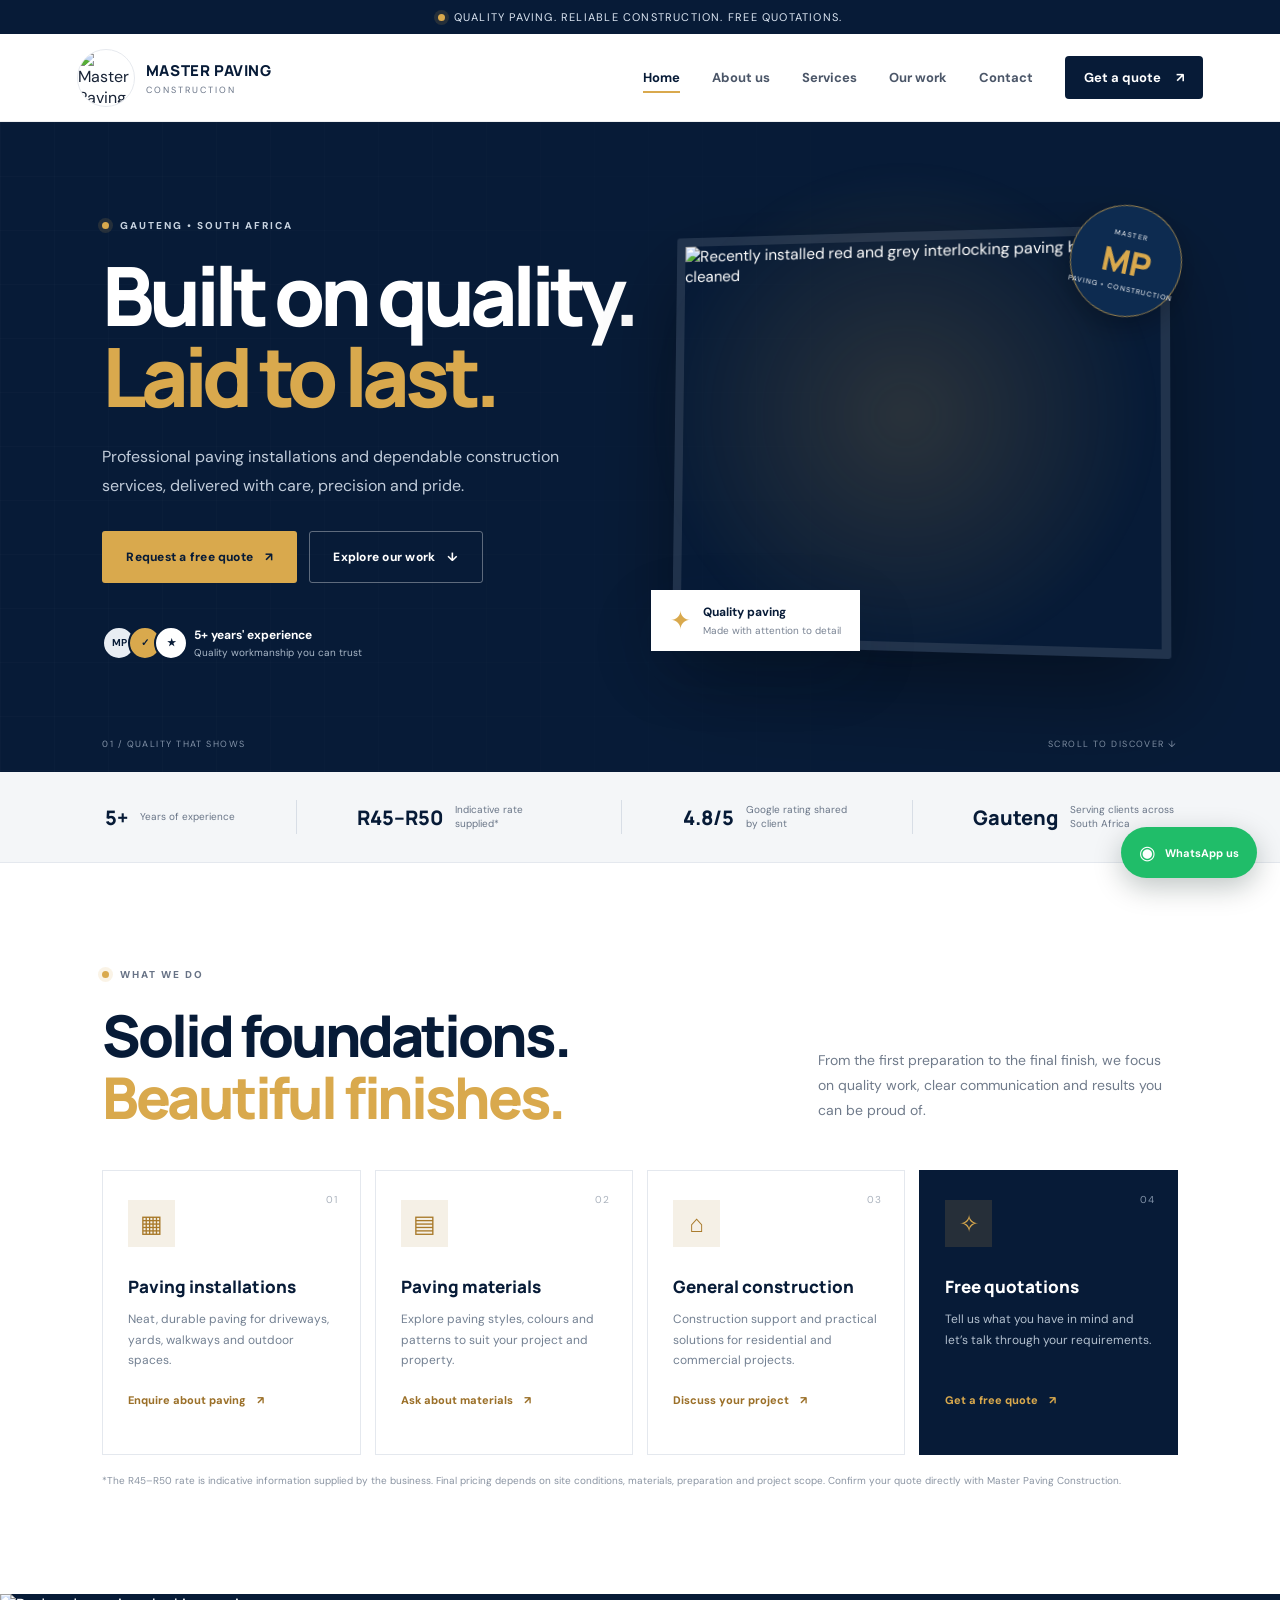
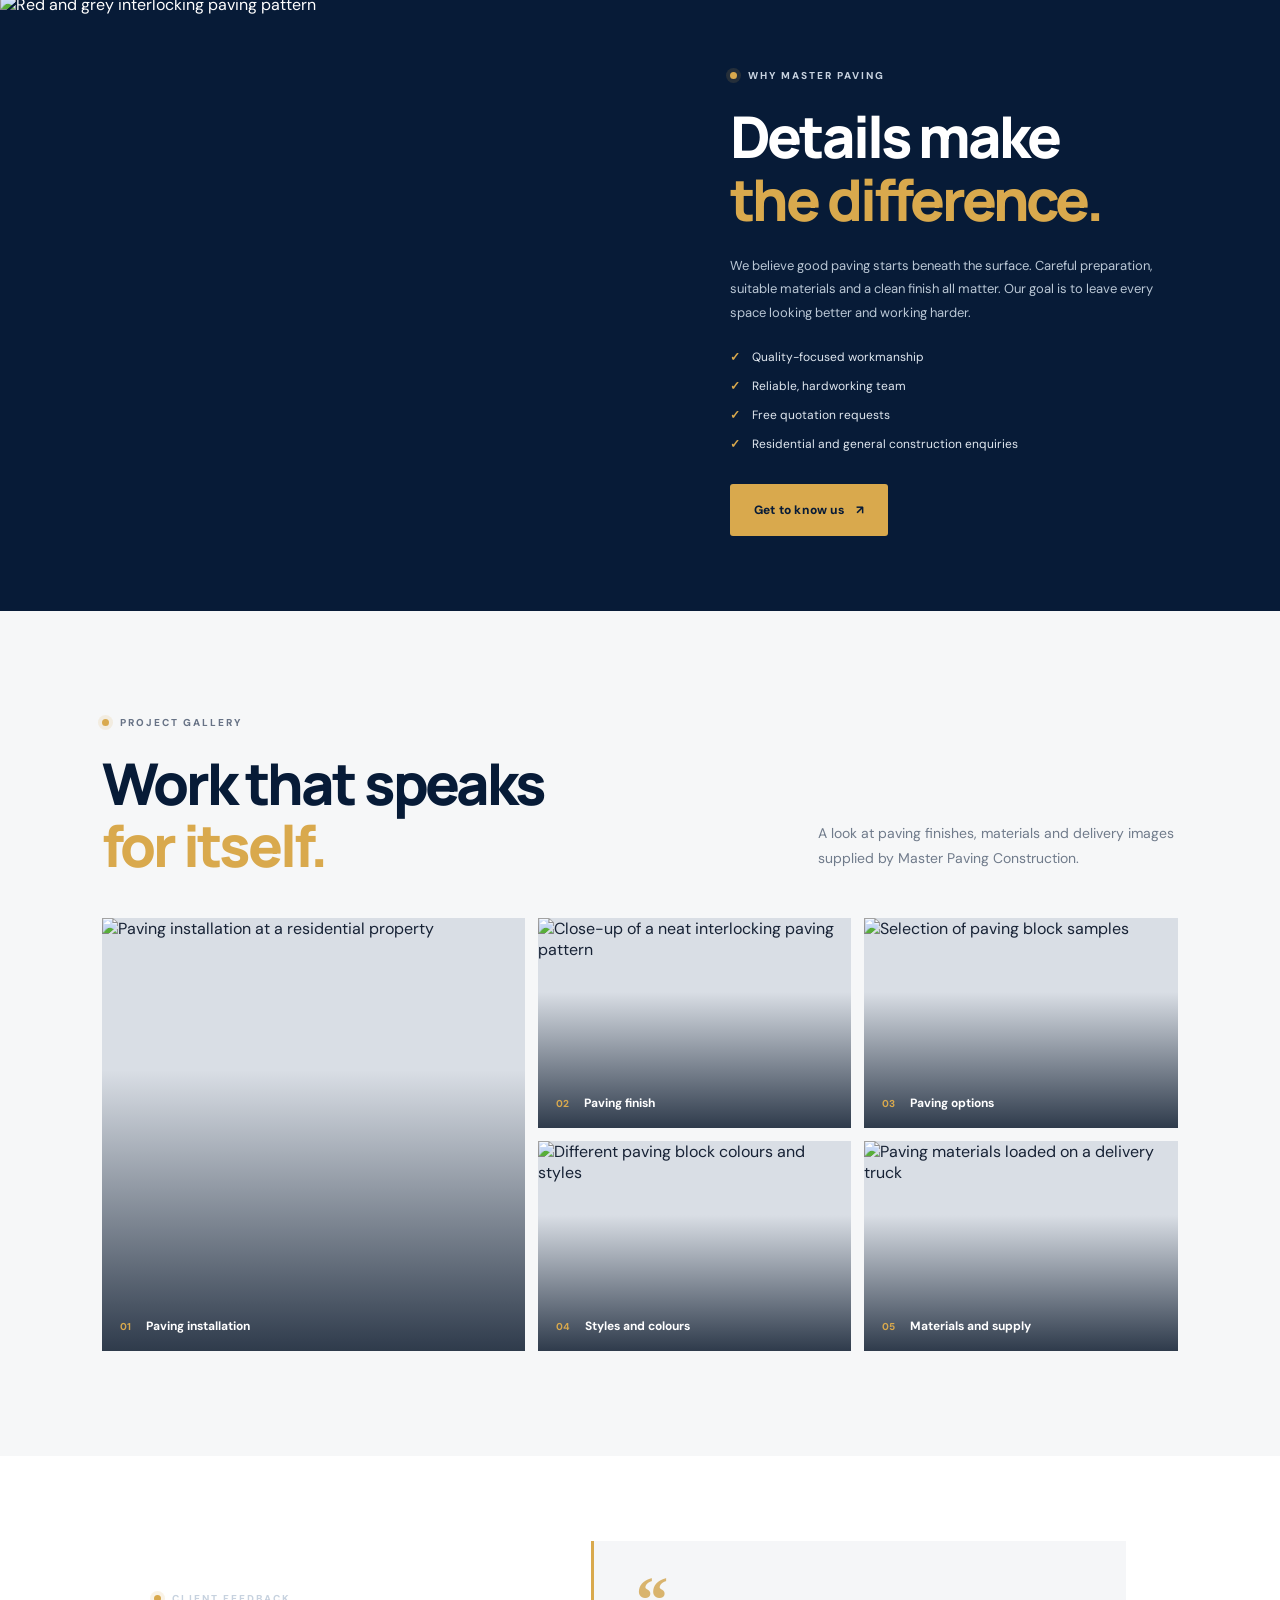
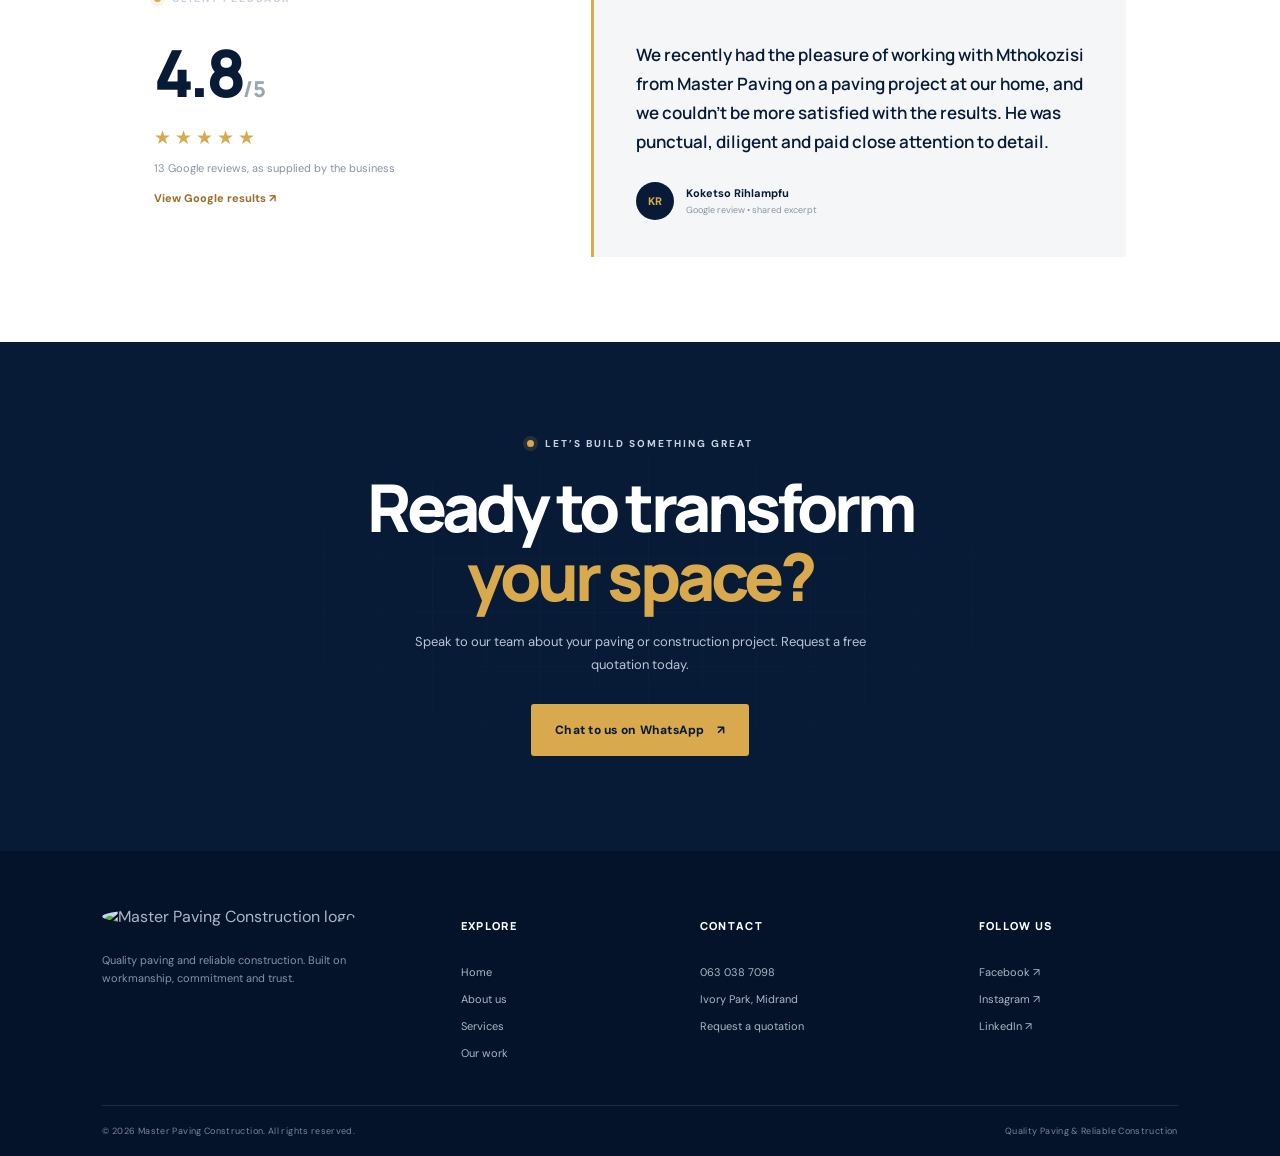
==== index.html @ 47bfacd1 "commit commit" ====
<!DOCTYPE html>
<html lang="en">
<head>
  <meta charset="UTF-8">
  <meta name="viewport" content="width=device-width, initial-scale=1">
  <meta name="theme-color" content="#071b37">
  <meta name="description" content="Master Paving Construction — quality paving installations and reliable construction services in Gauteng and across South Africa. Request your free quotation on WhatsApp.">
  <title>Master Paving Construction | Quality Paving & Construction</title>
  <link rel="preconnect" href="https://fonts.googleapis.com">
  <link rel="preconnect" href="https://fonts.gstatic.com" crossorigin>
  <link href="https://fonts.googleapis.com/css2?family=DM+Sans:wght@400;500;600;700;800&family=Manrope:wght@400;500;600;700;800&display=swap" rel="stylesheet">
  <link rel="stylesheet" href="styles.css">
</head>
<body>
  <div class="announcement"><span class="status-dot"></span> Quality paving. Reliable construction. Free quotations.</div>
  <header class="site-header">
    <a class="brand" href="index.html" aria-label="Master Paving Construction home">
      <img src="assets/logo-master.jpg" alt="Master Paving Construction logo">
      <span><strong>MASTER PAVING</strong><small>CONSTRUCTION</small></span>
    </a>
    <button class="menu-toggle" aria-label="Open navigation" aria-expanded="false"><span></span><span></span><span></span></button>
    <nav class="main-nav" aria-label="Main navigation">
      <a class="active" href="index.html">Home</a><a href="about.html">About us</a><a href="#services">Services</a><a href="#gallery">Our work</a><a href="contact.html">Contact</a>
      <a class="nav-cta" href="https://wa.me/27630387098?text=Hello%20Master%20Paving%20Construction%2C%20I%27d%20like%20a%20free%20quotation." target="_blank" rel="noopener">Get a quote <span>↗</span></a>
    </nav>
  </header>

  <main>
    <section class="hero">
      <div class="hero-grid"></div><div class="hero-glow"></div>
      <div class="hero-content reveal">
        <p class="eyebrow"><span></span> GAUTENG • SOUTH AFRICA</p>
        <h1>Built on quality.<br><em>Laid to last.</em></h1>
        <p class="hero-copy">Professional paving installations and dependable construction services, delivered with care, precision and pride.</p>
        <div class="hero-actions">
          <a class="btn btn-gold" href="https://wa.me/27630387098?text=Hello%20Master%20Paving%20Construction%2C%20I%27d%20like%20to%20request%20a%20free%20quotation." target="_blank" rel="noopener">Request a free quote <span>↗</span></a>
          <a class="btn btn-outline" href="#gallery">Explore our work <span>↓</span></a>
        </div>
        <div class="hero-proof"><div class="proof-avatars"><b>MP</b><b>✓</b><b>★</b></div><p><strong>5+ years' experience</strong><small>Quality workmanship you can trust</small></p></div>
      </div>
      <div class="hero-visual reveal">
        <div class="hero-photo-wrap"><img src="assets/completed-paving-cleaning.png" alt="Recently installed red and grey interlocking paving being cleaned"></div>
        <div class="floating-note"><span class="note-icon">✦</span><span><strong>Quality paving</strong><small>Made with attention to detail</small></span></div>
        <div class="hero-stamp"><span>MASTER</span><strong>MP</strong><small>PAVING • CONSTRUCTION</small></div>
      </div>
      <div class="hero-bottom"><span>01 / QUALITY THAT SHOWS</span><span>SCROLL TO DISCOVER ↓</span></div>
    </section>

    <section class="trust-strip">
      <div><strong>5+</strong><span>Years of experience</span></div><i></i><div><strong>R45–R50</strong><span>Indicative rate supplied*</span></div><i></i><div><strong>4.8/5</strong><span>Google rating shared by client</span></div><i></i><div><strong>Gauteng</strong><span>Serving clients across South Africa</span></div>
    </section>

    <section class="section services-section" id="services">
      <div class="section-heading reveal"><div><p class="eyebrow dark"><span></span> WHAT WE DO</p><h2>Solid foundations.<br><em>Beautiful finishes.</em></h2></div><p>From the first preparation to the final finish, we focus on quality work, clear communication and results you can be proud of.</p></div>
      <div class="service-grid">
        <article class="service-card tilt-card reveal"><div class="service-number">01</div><div class="service-icon">▦</div><h3>Paving installations</h3><p>Neat, durable paving for driveways, yards, walkways and outdoor spaces.</p><button class="text-link service-wa" data-service="Paving installation">Enquire about paving <span>↗</span></button></article>
        <article class="service-card tilt-card reveal"><div class="service-number">02</div><div class="service-icon">▤</div><h3>Paving materials</h3><p>Explore paving styles, colours and patterns to suit your project and property.</p><button class="text-link service-wa" data-service="Paving materials and styles">Ask about materials <span>↗</span></button></article>
        <article class="service-card tilt-card reveal"><div class="service-number">03</div><div class="service-icon">⌂</div><h3>General construction</h3><p>Construction support and practical solutions for residential and commercial projects.</p><button class="text-link service-wa" data-service="General construction">Discuss your project <span>↗</span></button></article>
        <article class="service-card service-card-dark tilt-card reveal"><div class="service-number">04</div><div class="service-icon">✧</div><h3>Free quotations</h3><p>Tell us what you have in mind and let’s talk through your requirements.</p><button class="text-link light service-wa" data-service="A free project quotation">Get a free quote <span>↗</span></button></article>
      </div>
      <p class="fine-print">*The R45–R50 rate is indicative information supplied by the business. Final pricing depends on site conditions, materials, preparation and project scope. Confirm your quote directly with Master Paving Construction.</p>
    </section>

    <section class="feature-band">
      <div class="feature-image reveal"><img src="assets/paving-pattern.png" alt="Red and grey interlocking paving pattern"></div>
      <div class="feature-copy reveal"><p class="eyebrow"><span></span> WHY MASTER PAVING</p><h2>Details make<br><em>the difference.</em></h2><p>We believe good paving starts beneath the surface. Careful preparation, suitable materials and a clean finish all matter. Our goal is to leave every space looking better and working harder.</p><ul class="check-list"><li>Quality-focused workmanship</li><li>Reliable, hardworking team</li><li>Free quotation requests</li><li>Residential and general construction enquiries</li></ul><a class="btn btn-gold" href="about.html">Get to know us <span>↗</span></a></div>
    </section>

    <section class="section gallery-section" id="gallery">
      <div class="section-heading reveal"><div><p class="eyebrow dark"><span></span> PROJECT GALLERY</p><h2>Work that speaks<br><em>for itself.</em></h2></div><p>A look at paving finishes, materials and delivery images supplied by Master Paving Construction.</p></div>
      <div class="gallery-grid">
        <figure class="gallery-item gallery-large reveal"><img src="assets/completed-paving-cleaning.png" alt="Paving installation at a residential property"><figcaption><span>01</span> Paving installation</figcaption></figure>
        <figure class="gallery-item reveal"><img src="assets/paving-pattern.png" alt="Close-up of a neat interlocking paving pattern"><figcaption><span>02</span> Paving finish</figcaption></figure>
        <figure class="gallery-item reveal"><img src="assets/paver-samples.jpg" alt="Selection of paving block samples"><figcaption><span>03</span> Paving options</figcaption></figure>
        <figure class="gallery-item reveal"><img src="assets/paving-styles.png" alt="Different paving block colours and styles"><figcaption><span>04</span> Styles and colours</figcaption></figure>
        <figure class="gallery-item reveal"><img src="assets/paving-delivery.png" alt="Paving materials loaded on a delivery truck"><figcaption><span>05</span> Materials and supply</figcaption></figure>
      </div>
    </section>

    <section class="reviews-section">
      <div class="reviews-inner reveal"><div class="review-score"><p class="eyebrow"><span></span> CLIENT FEEDBACK</p><div class="score">4.8<span>/5</span></div><div class="stars">★★★★★</div><p>13 Google reviews, as supplied by the business</p><a class="review-link" href="https://www.google.com/search?q=Master+Paving+Construction" target="_blank" rel="noopener">View Google results ↗</a></div>
        <div class="review-quote"><span class="quote-mark">“</span><blockquote>We recently had the pleasure of working with Mthokozisi from Master Paving on a paving project at our home, and we couldn’t be more satisfied with the results. He was punctual, diligent and paid close attention to detail.</blockquote><div class="review-author"><span class="author-avatar">KR</span><span><strong>Koketso Rihlampfu</strong><small>Google review • shared excerpt</small></span></div></div>
      </div>
    </section>

    <section class="cta-section"><div class="cta-pattern"></div><div class="cta-content reveal"><p class="eyebrow"><span></span> LET’S BUILD SOMETHING GREAT</p><h2>Ready to transform<br><em>your space?</em></h2><p>Speak to our team about your paving or construction project. Request a free quotation today.</p><a class="btn btn-gold" href="https://wa.me/27630387098?text=Hello%20Master%20Paving%20Construction%2C%20I%27d%20like%20a%20free%20quotation%20for%20my%20project." target="_blank" rel="noopener">Chat to us on WhatsApp <span>↗</span></a></div></section>
  </main>

  <footer class="footer"><div class="footer-main"><div class="footer-brand"><img src="assets/logo-master.jpg" alt="Master Paving Construction logo"><p>Quality paving and reliable construction. Built on workmanship, commitment and trust.</p></div><div><h4>Explore</h4><a href="index.html">Home</a><a href="about.html">About us</a><a href="#services">Services</a><a href="#gallery">Our work</a></div><div><h4>Contact</h4><a href="tel:+27630387098">063 038 7098</a><a href="contact.html">Ivory Park, Midrand</a><a href="contact.html">Request a quotation</a></div><div><h4>Follow us</h4><a href="https://www.facebook.com/mpavingc" target="_blank" rel="noopener">Facebook ↗</a><a href="https://www.instagram.com/master_paving_construction1/" target="_blank" rel="noopener">Instagram ↗</a><a href="https://www.linkedin.com/in/master-paving-construction-39a4211b0/" target="_blank" rel="noopener">LinkedIn ↗</a></div></div><div class="footer-bottom"><span>© <span id="year"></span> Master Paving Construction. All rights reserved.</span><span>Quality Paving & Reliable Construction</span></div></footer>
  <a class="floating-wa" href="https://wa.me/27630387098?text=Hello%20Master%20Paving%20Construction%2C%20I%20have%20an%20enquiry." target="_blank" rel="noopener" aria-label="Chat with Master Paving Construction on WhatsApp"><span>◉</span><b>WhatsApp us</b></a>
  <script src="script.js"></script>
</body>
</html>
---- styles.css ----
/* MASTER PAVING CONSTRUCTION — premium navy, white and gold visual system */
:root{--navy:#071b37;--navy2:#0d2b50;--gold:#d9a94d;--gold2:#f1cb7b;--ink:#172235;--muted:#687386;--paper:#f6f7f8;--white:#fff;--line:#e4e8ee;--shadow:0 22px 65px rgba(7,27,55,.14)}
*{box-sizing:border-box}html{scroll-behavior:smooth;scroll-padding-top:95px}body{margin:0;font-family:"DM Sans",sans-serif;color:var(--ink);background:#fff;overflow-x:hidden}a{color:inherit;text-decoration:none}button,input,select,textarea{font:inherit}.announcement{height:34px;background:var(--navy);color:#dce6f2;display:flex;align-items:center;justify-content:center;gap:9px;font-size:11px;letter-spacing:.11em;text-transform:uppercase}.status-dot,.eyebrow span{width:7px;height:7px;border-radius:50%;background:var(--gold);display:inline-block;box-shadow:0 0 0 4px rgba(217,169,77,.14)}
.site-header{height:88px;padding:0 clamp(20px,6vw,90px);display:flex;align-items:center;justify-content:space-between;background:rgba(255,255,255,.96);position:sticky;top:0;z-index:50;border-bottom:1px solid rgba(7,27,55,.07);backdrop-filter:blur(18px)}.brand{display:flex;align-items:center;gap:11px}.brand img{width:58px;height:58px;object-fit:cover;border-radius:50%;border:1px solid #e6e9ee}.brand span{display:flex;flex-direction:column;color:var(--navy);line-height:1.05}.brand strong{font:800 15px Manrope,sans-serif;letter-spacing:.04em}.brand small{font-size:9px;letter-spacing:.22em;margin-top:5px;color:#687386}.main-nav{display:flex;align-items:center;gap:clamp(17px,2.5vw,36px);font-size:13px;font-weight:700;color:#4b5668}.main-nav>a:not(.nav-cta){position:relative;padding:12px 0}.main-nav>a:not(.nav-cta):after{content:"";position:absolute;bottom:5px;left:0;width:0;height:2px;background:var(--gold);transition:.3s}.main-nav>a:hover:after,.main-nav>a.active:after{width:100%}.main-nav a.active{color:var(--navy)}.nav-cta{background:var(--navy);color:white;padding:13px 19px;border-radius:4px;transition:.25s}.nav-cta:hover{background:var(--gold);color:var(--navy);transform:translateY(-2px)}.nav-cta span,.btn span{margin-left:12px}.menu-toggle{display:none;background:none;border:0}
.hero{position:relative;min-height:650px;background:var(--navy);color:white;display:grid;grid-template-columns:1.02fr .98fr;align-items:center;padding:70px clamp(24px,8vw,125px) 85px;overflow:hidden}.hero-grid,.cta-pattern{position:absolute;inset:0;opacity:.11;background-image:linear-gradient(rgba(255,255,255,.15) 1px,transparent 1px),linear-gradient(90deg,rgba(255,255,255,.15) 1px,transparent 1px);background-size:54px 54px;mask-image:linear-gradient(90deg,#000,transparent 85%)}.hero-glow{position:absolute;width:520px;height:520px;border-radius:50%;right:9%;top:5%;background:radial-gradient(circle,rgba(217,169,77,.17),transparent 68%);filter:blur(10px)}.hero-content,.hero-visual{position:relative;z-index:2}.eyebrow{font-size:10px;font-weight:800;letter-spacing:.2em;text-transform:uppercase;color:#c7d2df;display:flex;align-items:center;gap:11px;margin:0 0 23px}.eyebrow.dark{color:#687386}.hero h1,.page-hero h1{font:800 clamp(48px,6.4vw,88px)/.99 Manrope,sans-serif;letter-spacing:-.065em;margin:0;max-width:650px}.hero h1 em,.page-hero h1 em,.section h2 em,.section-heading h2 em,.feature-copy h2 em,.cta-section h2 em,.contact-details h2 em,.form-heading h2 em{font-style:normal;color:var(--gold)}.hero-copy{max-width:490px;color:#c1ccda;font-size:16px;line-height:1.8;margin:26px 0 30px}.hero-actions{display:flex;flex-wrap:wrap;gap:12px}.btn{min-height:52px;padding:0 23px;display:inline-flex;align-items:center;justify-content:center;font-size:12px;font-weight:800;letter-spacing:.02em;border:1px solid transparent;border-radius:3px;transition:transform .25s,background .25s,box-shadow .25s;cursor:pointer}.btn:hover{transform:translateY(-4px);box-shadow:0 12px 25px rgba(0,0,0,.17)}.btn-gold{background:var(--gold);color:var(--navy)}.btn-gold:hover{background:var(--gold2)}.btn-outline{border-color:rgba(255,255,255,.35);color:white}.btn-outline:hover{border-color:var(--gold);color:var(--gold)}.btn-blue{background:var(--navy);color:white}.hero-proof{display:flex;align-items:center;gap:14px;margin-top:43px}.proof-avatars{display:flex}.proof-avatars b{width:34px;height:34px;border-radius:50%;display:grid;place-items:center;background:#e8edf3;color:var(--navy);border:2px solid var(--navy);margin-right:-8px;font-size:10px}.proof-avatars b:nth-child(2){background:var(--gold)}.proof-avatars b:nth-child(3){background:#fff}.hero-proof p{display:flex;flex-direction:column;gap:3px;margin:0}.hero-proof strong{font-size:12px}.hero-proof small{color:#aab8c8;font-size:10px}.hero-visual{height:470px;display:flex;align-items:center;justify-content:center;perspective:1000px}.hero-photo-wrap{width:min(100%,500px);height:420px;overflow:hidden;border:9px solid rgba(255,255,255,.1);box-shadow:0 35px 90px rgba(0,0,0,.4);transform:rotateY(-8deg) rotateX(2deg);transition:transform .7s cubic-bezier(.2,.8,.2,1);border-radius:3px}.hero-photo-wrap:hover{transform:rotateY(0) rotateX(0) scale(1.02)}.hero-photo-wrap img{width:100%;height:100%;object-fit:cover}.floating-note{position:absolute;left:0;bottom:24px;display:flex;gap:12px;align-items:center;background:white;color:var(--navy);padding:14px 19px;box-shadow:var(--shadow);animation:float 4s ease-in-out infinite}.note-icon{font-size:25px;color:var(--gold)}.floating-note span:last-child{display:flex;flex-direction:column;gap:4px}.floating-note strong{font-size:12px}.floating-note small{font-size:10px;color:#788292}.hero-stamp{position:absolute;right:-4px;top:0;width:112px;height:112px;border:1px solid rgba(217,169,77,.65);border-radius:50%;display:flex;flex-direction:column;align-items:center;justify-content:center;background:var(--navy2);box-shadow:0 10px 30px #0004;transform:rotate(12deg)}.hero-stamp span,.hero-stamp small{font-size:7px;letter-spacing:.15em}.hero-stamp strong{font:800 33px Manrope;color:var(--gold)}.hero-bottom{position:absolute;bottom:22px;left:clamp(24px,8vw,125px);right:clamp(24px,8vw,125px);display:flex;justify-content:space-between;color:#8494a9;font-size:9px;letter-spacing:.16em}
.trust-strip{display:flex;align-items:center;justify-content:space-evenly;gap:20px;padding:28px 5%;background:#f4f6f8;border-bottom:1px solid var(--line)}.trust-strip div{display:flex;align-items:center;gap:12px}.trust-strip strong{font:800 20px Manrope;color:var(--navy)}.trust-strip span{font-size:10px;color:#697587;max-width:105px;line-height:1.4}.trust-strip i{height:34px;width:1px;background:#d8dee6}
.section{padding:105px clamp(24px,8vw,125px)}.section-heading{display:flex;justify-content:space-between;align-items:end;gap:35px;margin-bottom:42px}.section-heading h2,.feature-copy h2,.contact-details h2,.form-heading h2{font:800 clamp(34px,4.5vw,58px)/1.08 Manrope;letter-spacing:-.055em;color:var(--navy);margin:0}.section-heading>p{max-width:360px;color:#707b8b;font-size:14px;line-height:1.8;margin:0 0 5px}.services-section{background:white}.service-grid{display:grid;grid-template-columns:repeat(4,1fr);gap:14px}.service-card{position:relative;min-height:285px;padding:29px 25px;border:1px solid var(--line);background:#fff;transition:box-shadow .35s,border-color .35s,transform .35s;transform-style:preserve-3d}.service-card:hover{box-shadow:0 25px 55px rgba(7,27,55,.12);border-color:#d3b16e}.service-number{position:absolute;right:22px;top:22px;color:#aab2bd;font-size:10px;letter-spacing:.1em}.service-icon{width:47px;height:47px;display:grid;place-items:center;background:#f5f0e6;color:#a87929;font-size:24px;margin-bottom:28px}.service-card h3{font:800 17px Manrope;color:var(--navy);margin:0 0 11px}.service-card p{font-size:12px;line-height:1.7;color:#738092;min-height:62px;margin:0 0 17px}.text-link{padding:0;border:0;background:none;color:#9b7029;font-size:11px;font-weight:800;cursor:pointer}.text-link span{margin-left:8px}.service-card-dark{background:var(--navy);border-color:var(--navy)}.service-card-dark h3{color:white}.service-card-dark p{color:#b3c0cf}.service-card-dark .service-number{color:#8293a8}.service-card-dark .service-icon{background:rgba(217,169,77,.15);color:var(--gold)}.text-link.light{color:var(--gold)}.fine-print{font-size:10px;color:#8a94a2;line-height:1.6;margin:18px 0 0}
.feature-band{display:grid;grid-template-columns:1fr 1fr;background:var(--navy);color:white;min-height:550px}.feature-image{min-height:520px;overflow:hidden}.feature-image img{width:100%;height:100%;object-fit:cover;transition:transform 1s}.feature-image:hover img{transform:scale(1.06)}.feature-copy{padding:75px clamp(30px,7vw,100px);align-self:center}.feature-copy h2{color:white}.feature-copy>p:not(.eyebrow){color:#bac7d5;line-height:1.8;font-size:13px;max-width:480px;margin:24px 0}.check-list{padding:0;list-style:none;margin:25px 0 32px;display:grid;gap:13px;color:#e0e7ef;font-size:12px}.check-list li:before{content:"✓";color:var(--gold);font-weight:900;margin-right:12px}
.gallery-section{background:var(--paper)}.gallery-grid{display:grid;grid-template-columns:1.35fr 1fr 1fr;grid-auto-rows:210px;gap:13px}.gallery-item{position:relative;margin:0;overflow:hidden;background:#d9dee5}.gallery-item img{width:100%;height:100%;object-fit:cover;transition:transform .7s cubic-bezier(.2,.8,.2,1),filter .5s}.gallery-item:hover img{transform:scale(1.07);filter:saturate(1.08)}.gallery-item:after{content:"";position:absolute;inset:35% 0 0;background:linear-gradient(transparent,rgba(4,18,37,.8))}.gallery-item figcaption{position:absolute;z-index:1;bottom:17px;left:18px;color:white;font-size:12px;font-weight:700}.gallery-item figcaption span{color:var(--gold);margin-right:12px;font-size:10px}.gallery-large{grid-row:span 2}
.reviews-section{background:#fff;padding:85px clamp(24px,12vw,180px)}.reviews-inner{display:grid;grid-template-columns:.8fr 1.2fr;gap:80px;align-items:center;max-width:1000px;margin:auto}.review-score .score{font:800 65px Manrope;letter-spacing:-.06em;color:var(--navy);margin:8px 0}.score span{font-size:22px;color:#9ca6b3;letter-spacing:0}.stars{color:var(--gold);letter-spacing:4px;font-size:19px}.review-score>p:not(.eyebrow){font-size:11px;color:#8993a1}.review-link{font-size:11px;color:#99702d;font-weight:800}.review-quote{position:relative;padding:37px 42px;background:#f5f6f8;border-left:3px solid var(--gold)}.quote-mark{font:800 65px Georgia;color:#d9b46e;line-height:.7}.review-quote blockquote{font:600 17px/1.7 Manrope;color:var(--navy);margin:14px 0 25px}.review-author{display:flex;align-items:center;gap:12px}.author-avatar{width:38px;height:38px;border-radius:50%;background:var(--navy);color:var(--gold);display:grid;place-items:center;font-size:11px;font-weight:800}.review-author span:last-child{display:flex;flex-direction:column;gap:4px}.review-author strong{font-size:11px;color:var(--navy)}.review-author small{font-size:9px;color:#8993a1}
.cta-section{position:relative;background:var(--navy);color:white;text-align:center;padding:95px 24px;overflow:hidden}.cta-pattern{opacity:.12;mask-image:radial-gradient(ellipse,#000,transparent 70%)}.cta-content{position:relative;z-index:1}.cta-content .eyebrow{justify-content:center}.cta-section h2{font:800 clamp(39px,5.5vw,66px)/1.05 Manrope;letter-spacing:-.06em;margin:0}.cta-section p:not(.eyebrow){color:#b9c6d4;font-size:13px;line-height:1.7;margin:20px auto 28px;max-width:480px}
.footer{background:#041329;color:#aab7c7;padding:55px clamp(24px,8vw,125px) 0}.footer-main{display:grid;grid-template-columns:1.6fr 1fr 1.2fr 1fr;gap:40px;padding-bottom:45px}.footer-brand img{width:76px;height:76px;object-fit:cover;border-radius:50%;margin-bottom:13px}.footer-brand p{font-size:11px;line-height:1.7;max-width:245px;color:#8494a8}.footer h4{font:800 11px Manrope;color:white;text-transform:uppercase;letter-spacing:.12em;margin:12px 0 19px}.footer-main>div:not(.footer-brand){display:flex;flex-direction:column;gap:13px}.footer-main a{font-size:11px;transition:color .2s}.footer-main a:hover{color:var(--gold)}.footer-bottom{border-top:1px solid #ffffff1b;padding:19px 0;display:flex;justify-content:space-between;font-size:9px;color:#77879b;letter-spacing:.04em}.floating-wa{position:fixed;z-index:45;right:23px;bottom:22px;background:#20bd69;color:white;display:flex;align-items:center;gap:9px;padding:13px 18px;border-radius:40px;box-shadow:0 9px 28px #001b1740;font-size:11px;transition:.25s}.floating-wa:hover{transform:translateY(-4px);box-shadow:0 14px 35px #001b1760}.floating-wa span{font-size:19px}
.page-hero{background:var(--navy);color:white;padding:100px clamp(24px,9vw,140px) 70px;position:relative;overflow:hidden}.page-hero:after{content:"MP";position:absolute;right:7%;top:-80px;font:800 360px Manrope;color:#ffffff08;letter-spacing:-.1em}.page-hero-inner{position:relative;z-index:1}.page-hero h1{font-size:clamp(46px,6vw,76px)}.page-hero-inner>p:not(.eyebrow){max-width:540px;color:#bdc9d7;line-height:1.8;font-size:14px;margin:24px 0}.breadcrumbs{font-size:10px;color:#899bb0;display:flex;gap:10px;margin-top:45px}.breadcrumbs a{color:var(--gold)}.about-intro{display:grid;grid-template-columns:1fr 1fr;gap:clamp(35px,7vw,100px);align-items:center}.about-photo{height:470px;position:relative}.about-photo>img{width:100%;height:100%;object-fit:cover;box-shadow:var(--shadow)}.photo-tag{position:absolute;bottom:25px;right:-18px;background:var(--gold);color:var(--navy);padding:16px 23px;display:flex;align-items:center;gap:10px}.photo-tag strong{font:800 36px Manrope}.photo-tag span{font-size:10px;font-weight:800;line-height:1.3;text-transform:uppercase}.about-copy>p:not(.eyebrow){font-size:13px;line-height:1.9;color:#6e7a8b;margin:21px 0}.values-section{background:var(--navy);padding:90px clamp(24px,8vw,125px);color:white}.values-section .section-heading h2{color:white}.values-section .section-heading>p{color:#b3c1d0}.values-grid{display:grid;grid-template-columns:repeat(3,1fr);gap:15px}.value-card{border:1px solid #ffffff25;padding:29px;min-height:190px;transition:.3s}.value-card:hover{background:#ffffff0b;transform:translateY(-5px);border-color:#d9a94d88}.value-card>span{color:var(--gold);font-size:10px;letter-spacing:.15em}.value-card h3{font:800 18px Manrope;margin:20px 0 10px}.value-card p{color:#b1bfce;font-size:12px;line-height:1.7}.about-image-row{display:grid;grid-template-columns:repeat(3,1fr);gap:14px;height:240px}.about-image-row img{width:100%;height:100%;object-fit:cover}
.contact-layout{display:grid;grid-template-columns:.9fr 1.1fr;gap:clamp(35px,8vw,110px);align-items:start}.contact-details>p:not(.eyebrow){color:#738092;font-size:13px;line-height:1.8;max-width:400px;margin:22px 0 30px}.contact-line{display:flex;align-items:center;gap:15px;margin:22px 0}.contact-icon{width:43px;height:43px;background:#f4f0e7;color:#a87929;display:grid;place-items:center;font-size:19px}.contact-line>span:last-child{display:flex;flex-direction:column;gap:5px}.contact-line small{font-size:9px;letter-spacing:.15em;color:#8993a1;font-weight:800}.contact-line strong{font-size:13px;line-height:1.5;color:var(--navy)}.hours-card{background:#f5f6f8;padding:21px 22px;margin-top:28px}.hours-card h3{font:800 14px Manrope;color:var(--navy);margin:0 0 15px}.hours-card p{display:flex;justify-content:space-between;gap:10px;font-size:11px;color:#687386}.hours-card p strong{color:var(--navy)}.hours-card>small{font-size:9px;line-height:1.5;color:#8993a1}.social-row{display:flex;flex-wrap:wrap;gap:17px;margin-top:24px}.social-row a{font-size:10px;font-weight:800;color:#9b7029}.quote-form-wrap{background:var(--navy);padding:37px clamp(24px,4vw,48px);box-shadow:var(--shadow);color:white}.form-heading .eyebrow{margin-bottom:15px}.form-heading h2{color:white;font-size:37px}.form-heading>p:last-child{font-size:11px;color:#b3c1d0;line-height:1.7;margin:15px 0 25px}.quote-form-wrap form{display:grid;gap:9px}.quote-form-wrap label{font-size:10px;font-weight:700;color:#e2e9f1;margin-top:7px}.quote-form-wrap input,.quote-form-wrap select,.quote-form-wrap textarea{width:100%;border:1px solid #ffffff2b;background:#ffffff0b;color:white;border-radius:2px;padding:13px 14px;font-size:11px;outline:none}.quote-form-wrap input:focus,.quote-form-wrap select:focus,.quote-form-wrap textarea:focus{border-color:var(--gold)}.quote-form-wrap input::placeholder,.quote-form-wrap textarea::placeholder{color:#8393a7}.quote-form-wrap select option{color:var(--navy)}.quote-form-wrap textarea{resize:vertical}.form-submit{width:100%;margin-top:12px;border:0}.form-note{font-size:9px;color:#8798ad;line-height:1.5;text-align:center;margin:5px 0 0}.map-section{height:300px;background:linear-gradient(135deg,#e9edf0,#dce3e8);display:grid;place-items:center;position:relative;overflow:hidden}.map-section:before{content:"";position:absolute;inset:-50%;background:repeating-linear-gradient(32deg,transparent 0 52px,#fff9 53px 57px,transparent 58px 100px),repeating-linear-gradient(110deg,transparent 0 80px,#c4d0d9 81px 84px,transparent 85px 150px);transform:rotate(-7deg)}.map-card{position:relative;background:white;padding:25px 32px;box-shadow:var(--shadow);text-align:center;min-width:min(90%,340px)}.map-pin{font-size:26px;color:#b18437}.map-card strong{display:block;font:800 15px Manrope;color:var(--navy);margin:8px 0}.map-card p{font-size:11px;color:#778394}.map-card a{font-size:10px;color:#9b7029;font-weight:800}
.reveal{opacity:0;transform:translateY(25px);transition:opacity .75s ease,transform .75s cubic-bezier(.2,.8,.2,1)}.reveal.is-visible{opacity:1;transform:translateY(0)}@keyframes float{0%,100%{transform:translateY(0)}50%{transform:translateY(-9px)}}
@media(max-width:1000px){.main-nav{gap:16px}.service-grid{grid-template-columns:repeat(2,1fr)}.hero{padding-left:6vw;padding-right:6vw}.hero-bottom{left:6vw;right:6vw}.hero-visual{height:400px}.hero-photo-wrap{height:360px}.footer-main{grid-template-columns:1.4fr 1fr 1fr;}.footer-main>div:last-child{grid-column:2}.trust-strip{flex-wrap:wrap}.trust-strip i{display:none}}
@media(max-width:760px){.announcement{font-size:9px;letter-spacing:.07em}.site-header{height:72px;padding:0 19px}.brand img{width:48px;height:48px}.brand strong{font-size:13px}.menu-toggle{display:flex;flex-direction:column;gap:5px;padding:10px}.menu-toggle span{display:block;width:23px;height:2px;background:var(--navy);transition:.25s}.main-nav{display:none;position:absolute;top:72px;left:0;right:0;background:white;padding:17px 23px 25px;box-shadow:0 18px 30px #071b371a;flex-direction:column;align-items:stretch;gap:4px}.main-nav.open{display:flex}.main-nav>a:not(.nav-cta){padding:12px 0}.nav-cta{text-align:center;margin-top:9px}.hero{grid-template-columns:1fr;padding:66px 24px 65px;gap:28px}.hero h1{font-size:clamp(48px,13vw,68px)}.hero-copy{font-size:14px}.hero-visual{height:330px;margin:0 6px}.hero-photo-wrap{height:300px;width:100%;transform:none}.floating-note{left:-7px;bottom:0;padding:11px 13px}.hero-stamp{right:-7px;top:-5px;width:88px;height:88px}.hero-stamp strong{font-size:26px}.hero-bottom{font-size:8px;bottom:17px}.trust-strip{padding:22px 18px;display:grid;grid-template-columns:1fr 1fr;gap:18px}.trust-strip div{gap:9px}.trust-strip strong{font-size:17px}.trust-strip span{font-size:9px}.section{padding:72px 23px}.section-heading{display:block;margin-bottom:30px}.section-heading>p{margin-top:18px;font-size:12px}.section-heading h2,.feature-copy h2,.contact-details h2{font-size:39px}.service-grid{grid-template-columns:1fr 1fr;gap:9px}.service-card{padding:20px 16px;min-height:280px}.service-card h3{font-size:15px}.service-card p{font-size:11px}.service-number{right:13px;top:14px}.service-icon{margin-bottom:22px}.feature-band{grid-template-columns:1fr}.feature-image{min-height:300px;height:300px}.feature-copy{padding:55px 24px 65px}.gallery-grid{grid-template-columns:1fr 1fr;grid-auto-rows:165px;gap:9px}.gallery-large{grid-row:span 2}.gallery-item figcaption{left:11px;bottom:12px;font-size:10px}.gallery-item figcaption span{margin-right:6px}.reviews-section{padding:65px 23px}.reviews-inner{grid-template-columns:1fr;gap:28px}.review-score .score{font-size:55px}.review-quote{padding:28px 23px}.review-quote blockquote{font-size:14px}.cta-section{padding:75px 22px}.footer{padding:43px 23px 0}.footer-main{grid-template-columns:1fr 1fr;gap:30px 20px}.footer-main>div:last-child{grid-column:auto}.footer-bottom{gap:10px;line-height:1.5}.floating-wa{right:13px;bottom:13px;padding:11px 15px}.page-hero{padding:75px 24px 48px}.page-hero h1{font-size:clamp(44px,12vw,65px)}.page-hero:after{font-size:230px;right:-10%;top:-25px}.about-intro{grid-template-columns:1fr;gap:45px}.about-photo{height:340px;margin-right:12px}.photo-tag{right:-10px}.values-section{padding:70px 23px}.values-grid{grid-template-columns:1fr;gap:10px}.value-card{min-height:0;padding:23px}.value-card h3{margin:12px 0 7px}.about-image-row{height:auto;grid-template-columns:1fr 1fr}.about-image-row img{height:160px}.about-image-row img:last-child{display:none}.contact-layout{grid-template-columns:1fr;gap:45px}.quote-form-wrap{padding:30px 22px}.form-heading h2{font-size:34px}.map-section{height:260px}}
@media(max-width:390px){.service-grid{grid-template-columns:1fr}.service-card{min-height:235px}.service-card p{min-height:0}.gallery-grid{grid-auto-rows:140px}.hero-actions .btn{width:100%}.footer-bottom{flex-direction:column}}
@media(prefers-reduced-motion:reduce){*,*:before,*:after{scroll-behavior:auto!important;animation-duration:.01ms!important;animation-iteration-count:1!important;transition-duration:.01ms!important}.reveal{opacity:1;transform:none}}
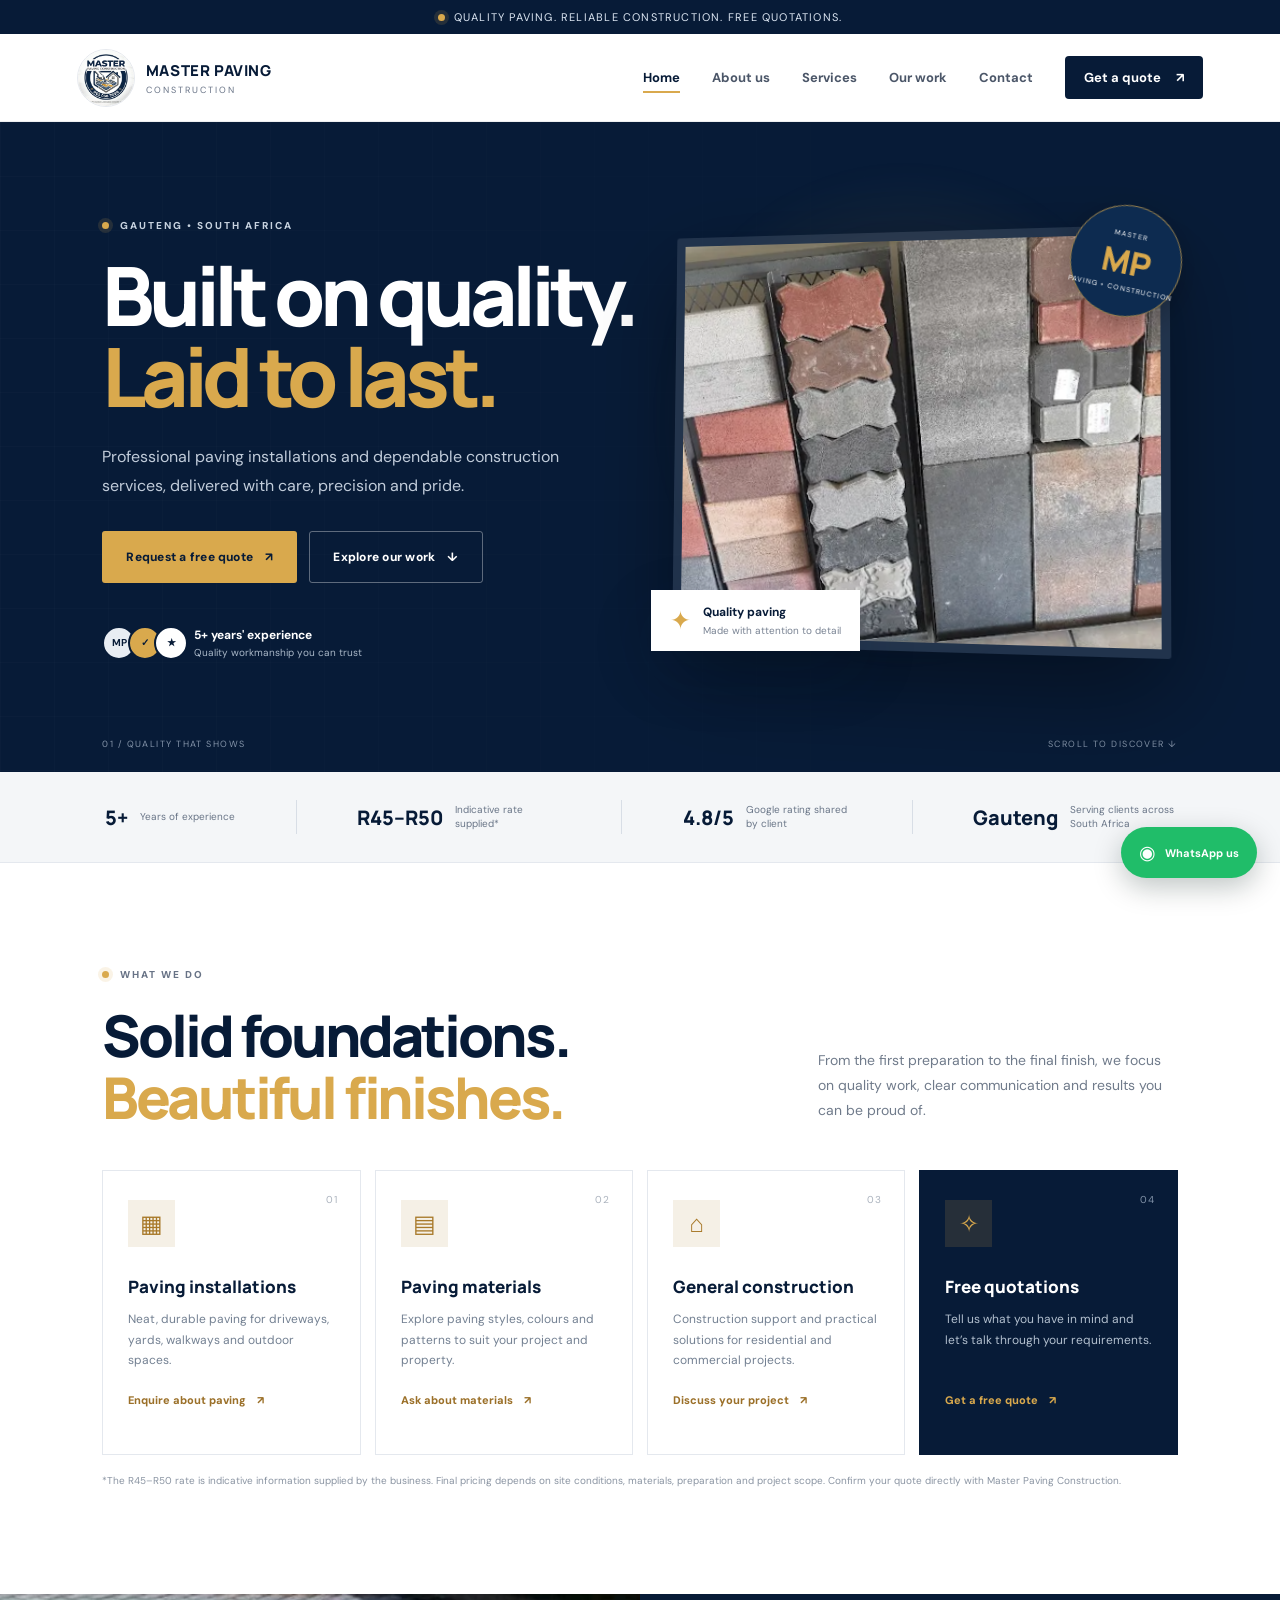
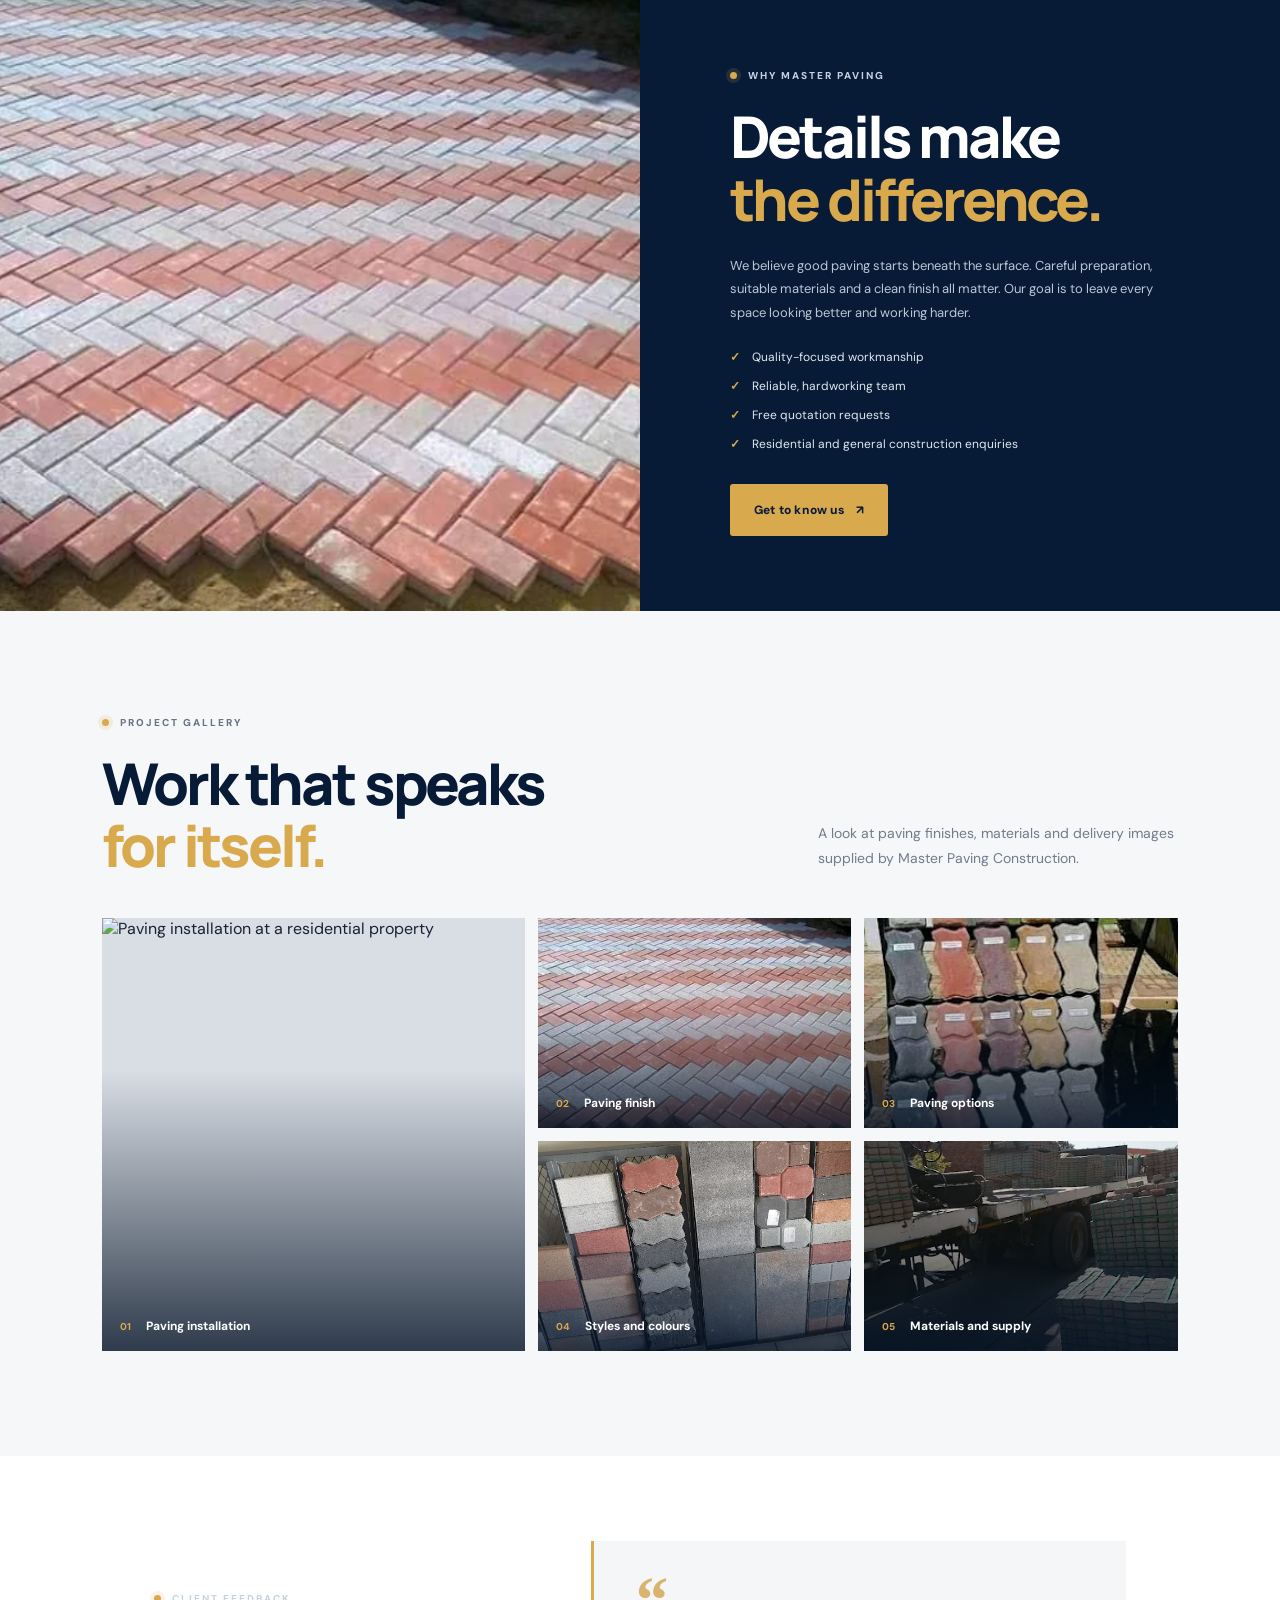
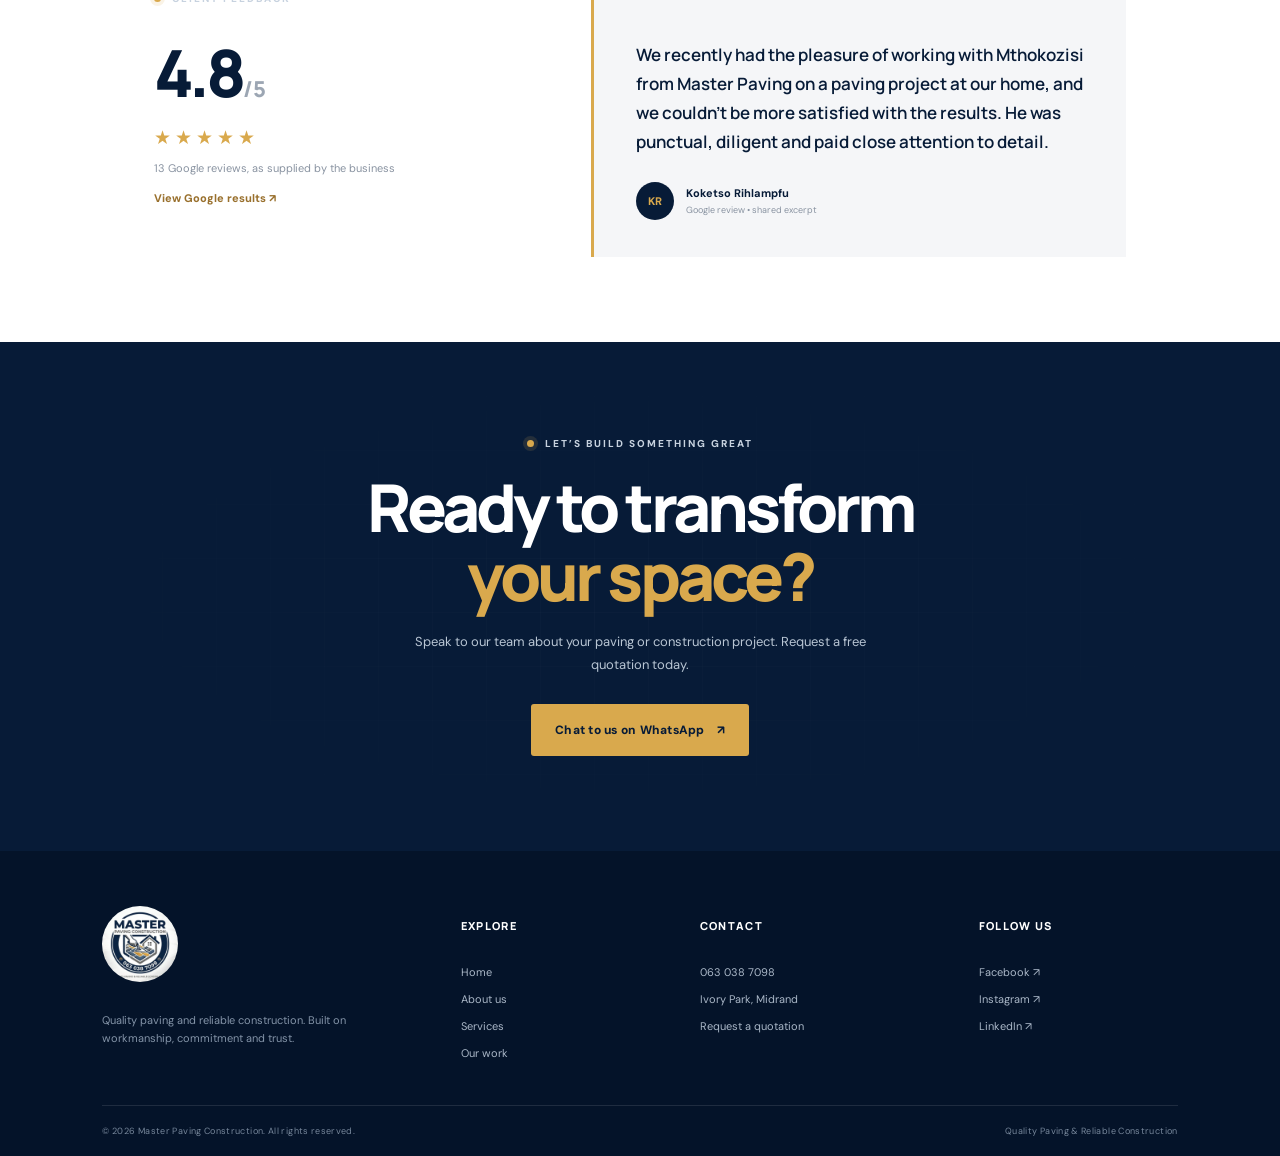
==== commit f648980c: "Update image paths in index.html" ====
--- a/index.html
+++ b/index.html
@@ -15,7 +15,7 @@
   <div class="announcement"><span class="status-dot"></span> Quality paving. Reliable construction. Free quotations.</div>
   <header class="site-header">
     <a class="brand" href="index.html" aria-label="Master Paving Construction home">
-      <img src="assets/logo-master.jpg" alt="Master Paving Construction logo">
+      <img src="logo-master.jpg" alt="Master Paving Construction logo">
       <span><strong>MASTER PAVING</strong><small>CONSTRUCTION</small></span>
     </a>
     <button class="menu-toggle" aria-label="Open navigation" aria-expanded="false"><span></span><span></span><span></span></button>
@@ -39,7 +39,7 @@
         <div class="hero-proof"><div class="proof-avatars"><b>MP</b><b>✓</b><b>★</b></div><p><strong>5+ years' experience</strong><small>Quality workmanship you can trust</small></p></div>
       </div>
       <div class="hero-visual reveal">
-        <div class="hero-photo-wrap"><img src="assets/completed-paving-cleaning.png" alt="Recently installed red and grey interlocking paving being cleaned"></div>
+        <div class="hero-photo-wrap"><img src="paving-styles.png" alt="Recently installed red and grey interlocking paving being cleaned"></div>
         <div class="floating-note"><span class="note-icon">✦</span><span><strong>Quality paving</strong><small>Made with attention to detail</small></span></div>
         <div class="hero-stamp"><span>MASTER</span><strong>MP</strong><small>PAVING • CONSTRUCTION</small></div>
       </div>
@@ -62,7 +62,7 @@
     </section>
 
     <section class="feature-band">
-      <div class="feature-image reveal"><img src="assets/paving-pattern.png" alt="Red and grey interlocking paving pattern"></div>
+      <div class="feature-image reveal"><img src="paving-pattern.png" alt="Red and grey interlocking paving pattern"></div>
       <div class="feature-copy reveal"><p class="eyebrow"><span></span> WHY MASTER PAVING</p><h2>Details make<br><em>the difference.</em></h2><p>We believe good paving starts beneath the surface. Careful preparation, suitable materials and a clean finish all matter. Our goal is to leave every space looking better and working harder.</p><ul class="check-list"><li>Quality-focused workmanship</li><li>Reliable, hardworking team</li><li>Free quotation requests</li><li>Residential and general construction enquiries</li></ul><a class="btn btn-gold" href="about.html">Get to know us <span>↗</span></a></div>
     </section>
 
@@ -70,10 +70,10 @@
       <div class="section-heading reveal"><div><p class="eyebrow dark"><span></span> PROJECT GALLERY</p><h2>Work that speaks<br><em>for itself.</em></h2></div><p>A look at paving finishes, materials and delivery images supplied by Master Paving Construction.</p></div>
       <div class="gallery-grid">
         <figure class="gallery-item gallery-large reveal"><img src="assets/completed-paving-cleaning.png" alt="Paving installation at a residential property"><figcaption><span>01</span> Paving installation</figcaption></figure>
-        <figure class="gallery-item reveal"><img src="assets/paving-pattern.png" alt="Close-up of a neat interlocking paving pattern"><figcaption><span>02</span> Paving finish</figcaption></figure>
-        <figure class="gallery-item reveal"><img src="assets/paver-samples.jpg" alt="Selection of paving block samples"><figcaption><span>03</span> Paving options</figcaption></figure>
-        <figure class="gallery-item reveal"><img src="assets/paving-styles.png" alt="Different paving block colours and styles"><figcaption><span>04</span> Styles and colours</figcaption></figure>
-        <figure class="gallery-item reveal"><img src="assets/paving-delivery.png" alt="Paving materials loaded on a delivery truck"><figcaption><span>05</span> Materials and supply</figcaption></figure>
+        <figure class="gallery-item reveal"><img src="paving-pattern.png" alt="Close-up of a neat interlocking paving pattern"><figcaption><span>02</span> Paving finish</figcaption></figure>
+        <figure class="gallery-item reveal"><img src="paver-samples.jpg" alt="Selection of paving block samples"><figcaption><span>03</span> Paving options</figcaption></figure>
+        <figure class="gallery-item reveal"><img src="paving-styles.png" alt="Different paving block colours and styles"><figcaption><span>04</span> Styles and colours</figcaption></figure>
+        <figure class="gallery-item reveal"><img src="paving-materials-delivery.png" alt="Paving materials loaded on a delivery truck"><figcaption><span>05</span> Materials and supply</figcaption></figure>
       </div>
     </section>
 
@@ -86,8 +86,8 @@
     <section class="cta-section"><div class="cta-pattern"></div><div class="cta-content reveal"><p class="eyebrow"><span></span> LET’S BUILD SOMETHING GREAT</p><h2>Ready to transform<br><em>your space?</em></h2><p>Speak to our team about your paving or construction project. Request a free quotation today.</p><a class="btn btn-gold" href="https://wa.me/27630387098?text=Hello%20Master%20Paving%20Construction%2C%20I%27d%20like%20a%20free%20quotation%20for%20my%20project." target="_blank" rel="noopener">Chat to us on WhatsApp <span>↗</span></a></div></section>
   </main>
 
-  <footer class="footer"><div class="footer-main"><div class="footer-brand"><img src="assets/logo-master.jpg" alt="Master Paving Construction logo"><p>Quality paving and reliable construction. Built on workmanship, commitment and trust.</p></div><div><h4>Explore</h4><a href="index.html">Home</a><a href="about.html">About us</a><a href="#services">Services</a><a href="#gallery">Our work</a></div><div><h4>Contact</h4><a href="tel:+27630387098">063 038 7098</a><a href="contact.html">Ivory Park, Midrand</a><a href="contact.html">Request a quotation</a></div><div><h4>Follow us</h4><a href="https://www.facebook.com/mpavingc" target="_blank" rel="noopener">Facebook ↗</a><a href="https://www.instagram.com/master_paving_construction1/" target="_blank" rel="noopener">Instagram ↗</a><a href="https://www.linkedin.com/in/master-paving-construction-39a4211b0/" target="_blank" rel="noopener">LinkedIn ↗</a></div></div><div class="footer-bottom"><span>© <span id="year"></span> Master Paving Construction. All rights reserved.</span><span>Quality Paving & Reliable Construction</span></div></footer>
+  <footer class="footer"><div class="footer-main"><div class="footer-brand"><img src="logo-master.jpg" alt="Master Paving Construction logo"><p>Quality paving and reliable construction. Built on workmanship, commitment and trust.</p></div><div><h4>Explore</h4><a href="index.html">Home</a><a href="about.html">About us</a><a href="#services">Services</a><a href="#gallery">Our work</a></div><div><h4>Contact</h4><a href="tel:+27630387098">063 038 7098</a><a href="contact.html">Ivory Park, Midrand</a><a href="contact.html">Request a quotation</a></div><div><h4>Follow us</h4><a href="https://www.facebook.com/mpavingc" target="_blank" rel="noopener">Facebook ↗</a><a href="https://www.instagram.com/master_paving_construction1/" target="_blank" rel="noopener">Instagram ↗</a><a href="https://www.linkedin.com/in/master-paving-construction-39a4211b0/" target="_blank" rel="noopener">LinkedIn ↗</a></div></div><div class="footer-bottom"><span>© <span id="year"></span> Master Paving Construction. All rights reserved.</span><span>Quality Paving & Reliable Construction</span></div></footer>
   <a class="floating-wa" href="https://wa.me/27630387098?text=Hello%20Master%20Paving%20Construction%2C%20I%20have%20an%20enquiry." target="_blank" rel="noopener" aria-label="Chat with Master Paving Construction on WhatsApp"><span>◉</span><b>WhatsApp us</b></a>
   <script src="script.js"></script>
 </body>
-</html>+</html>
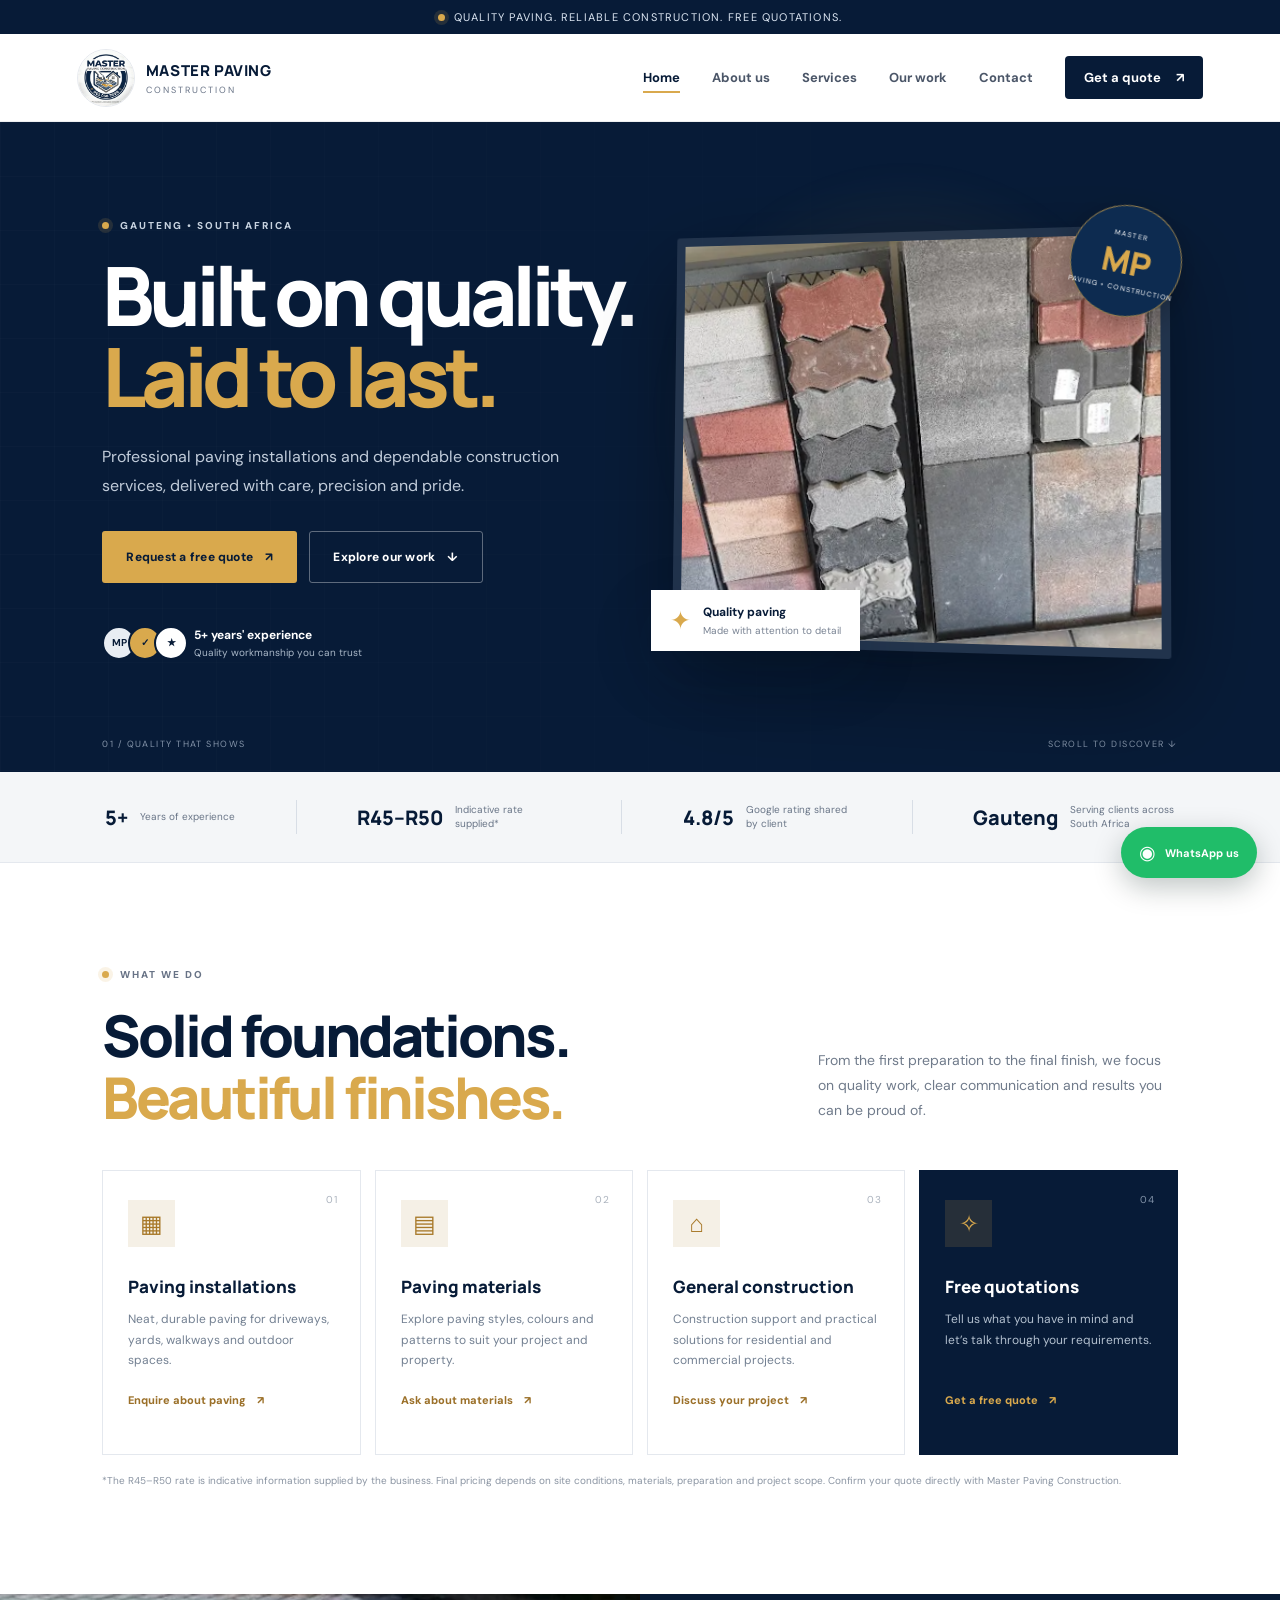
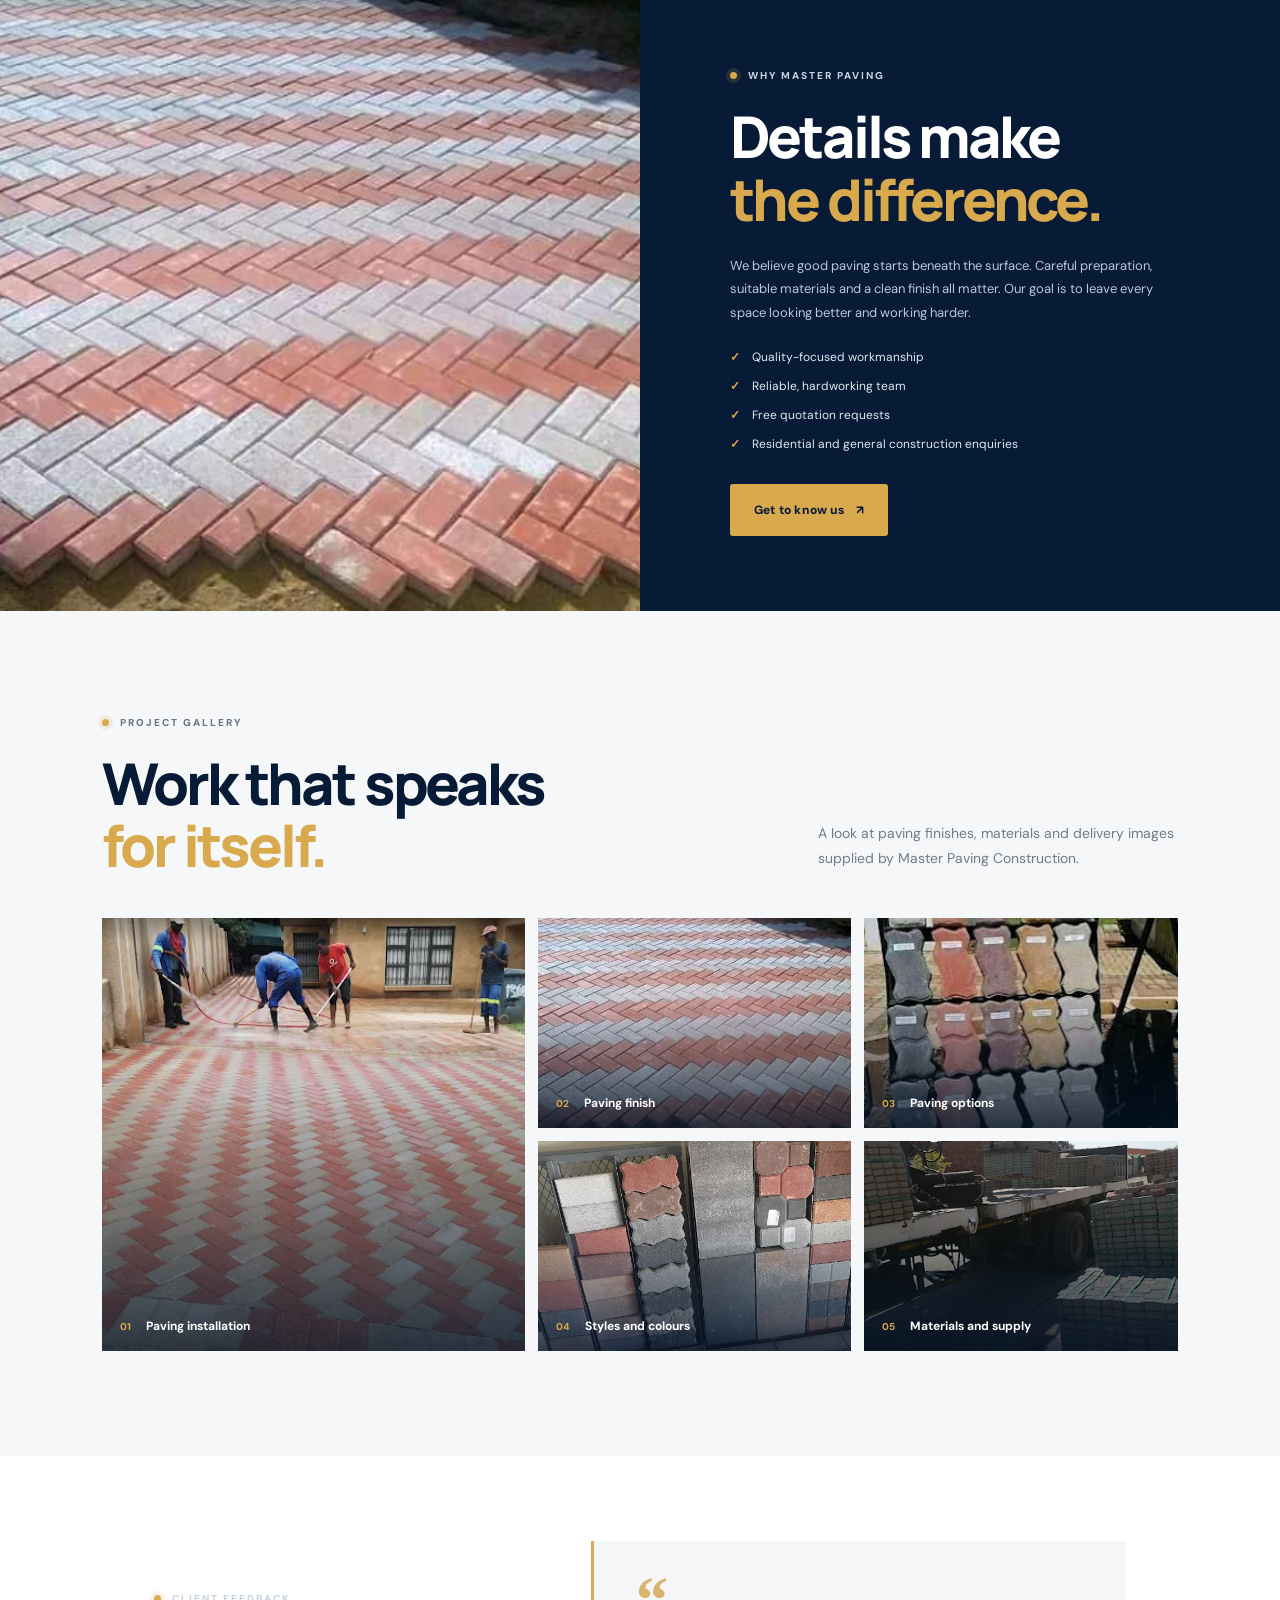
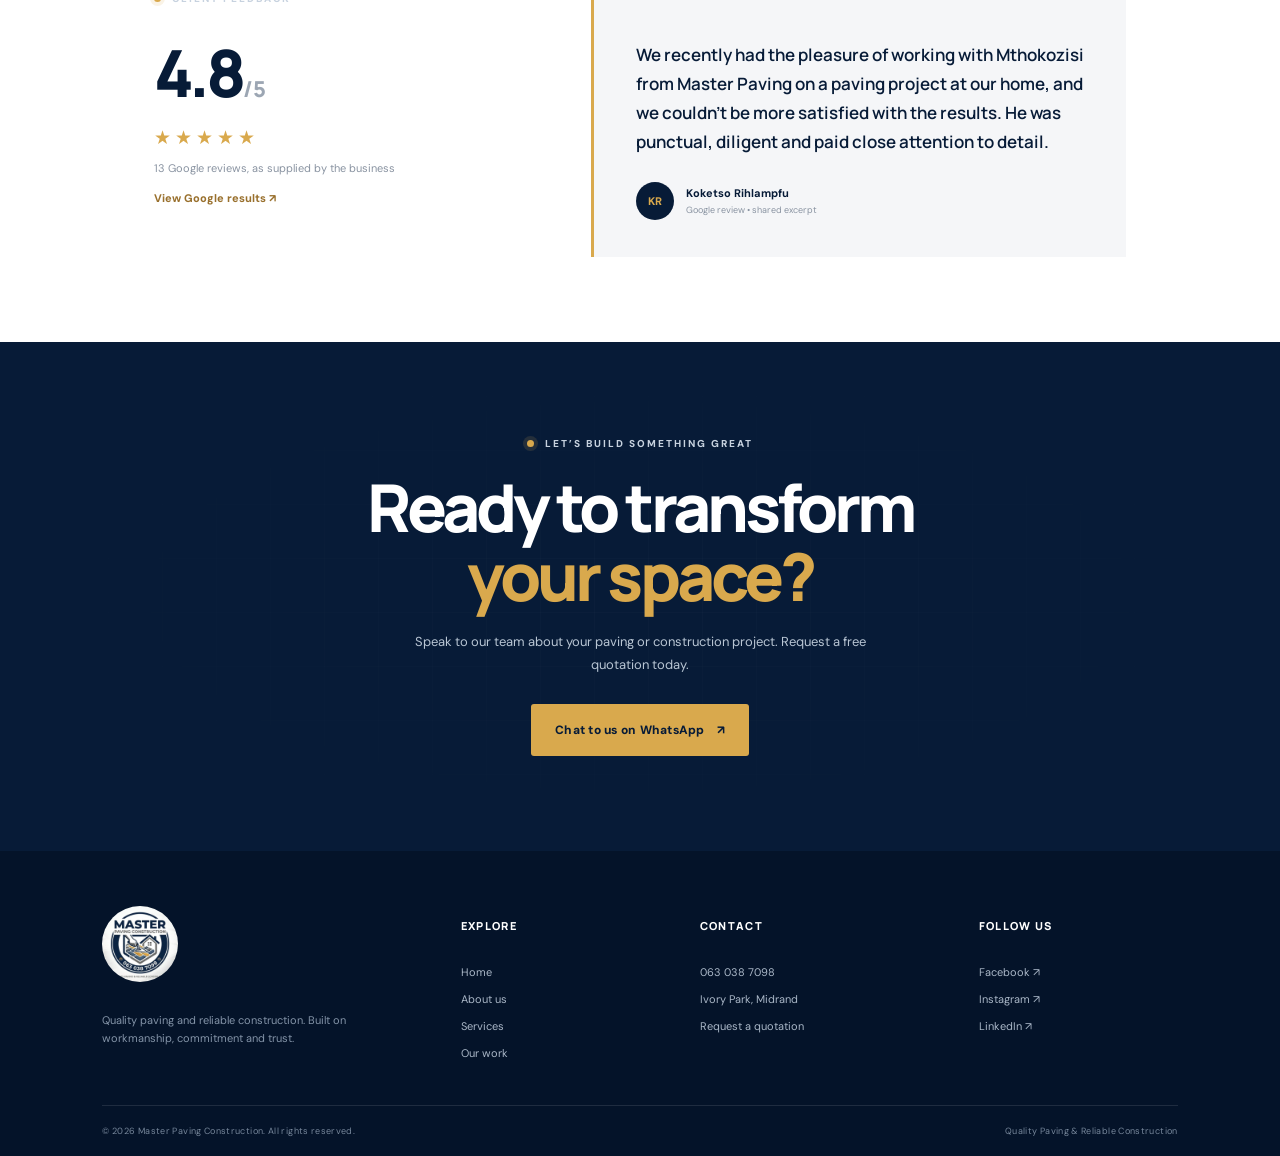
==== commit 3743301f: "Fix image source for completed paving cleaning" ====
--- a/index.html
+++ b/index.html
@@ -69,7 +69,7 @@
     <section class="section gallery-section" id="gallery">
       <div class="section-heading reveal"><div><p class="eyebrow dark"><span></span> PROJECT GALLERY</p><h2>Work that speaks<br><em>for itself.</em></h2></div><p>A look at paving finishes, materials and delivery images supplied by Master Paving Construction.</p></div>
       <div class="gallery-grid">
-        <figure class="gallery-item gallery-large reveal"><img src="assets/completed-paving-cleaning.png" alt="Paving installation at a residential property"><figcaption><span>01</span> Paving installation</figcaption></figure>
+        <figure class="gallery-item gallery-large reveal"><img src="completed-paving-cleaning.png" alt="Paving installation at a residential property"><figcaption><span>01</span> Paving installation</figcaption></figure>
         <figure class="gallery-item reveal"><img src="paving-pattern.png" alt="Close-up of a neat interlocking paving pattern"><figcaption><span>02</span> Paving finish</figcaption></figure>
         <figure class="gallery-item reveal"><img src="paver-samples.jpg" alt="Selection of paving block samples"><figcaption><span>03</span> Paving options</figcaption></figure>
         <figure class="gallery-item reveal"><img src="paving-styles.png" alt="Different paving block colours and styles"><figcaption><span>04</span> Styles and colours</figcaption></figure>
